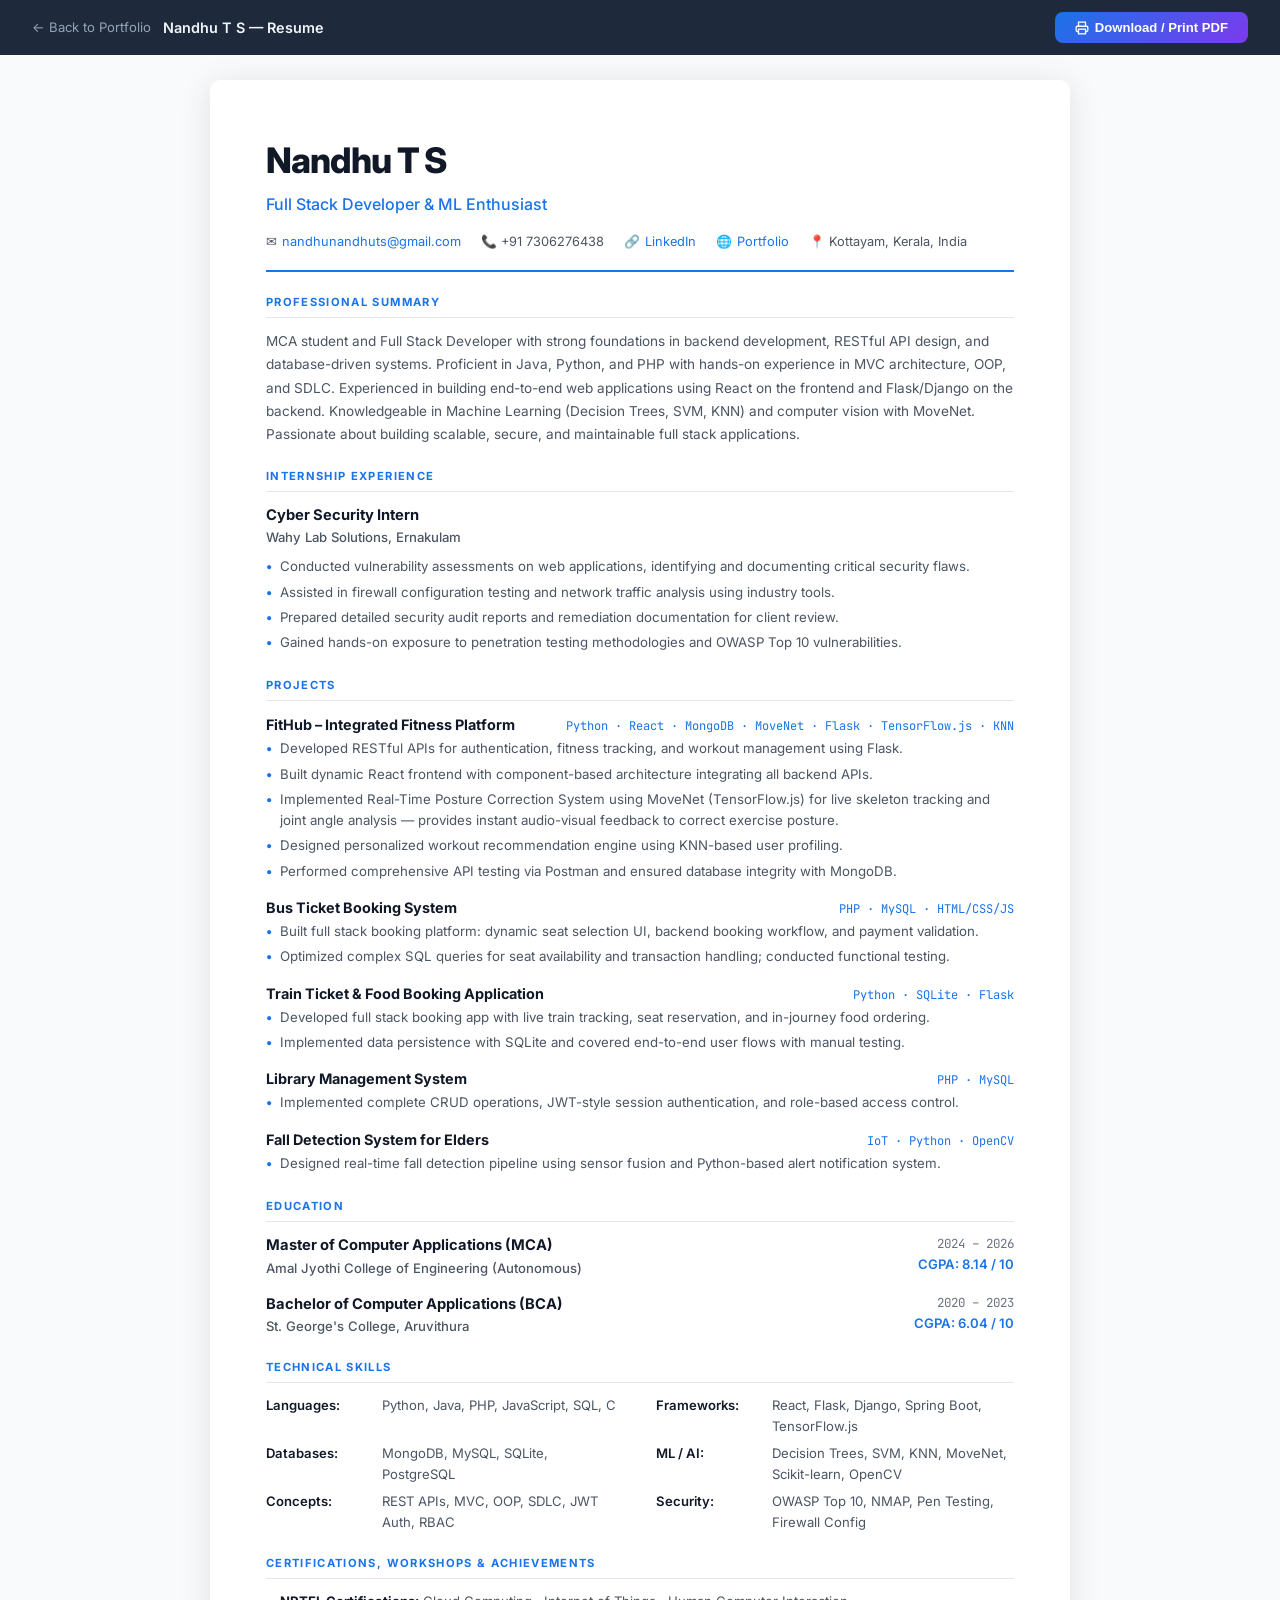
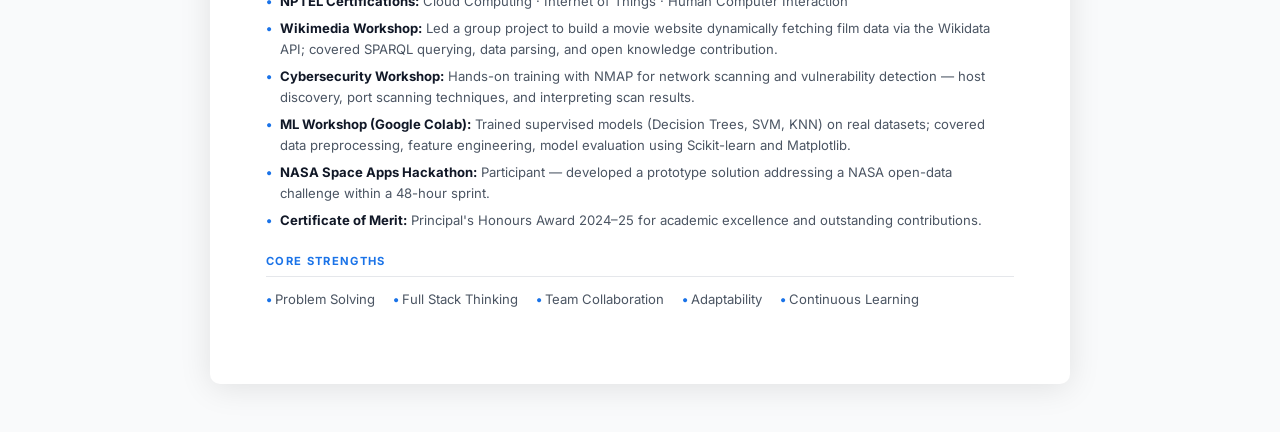
==== resume.html @ 7da18d3e "Add resume page and Download Resume button" ====
<!DOCTYPE html>
<html lang="en">
<head>
  <meta charset="UTF-8" />
  <meta name="viewport" content="width=device-width, initial-scale=1.0" />
  <title>Resume — Nandhu T S</title>
  <link rel="preconnect" href="https://fonts.googleapis.com" />
  <link href="https://fonts.googleapis.com/css2?family=Inter:wght@300;400;500;600;700;800&family=JetBrains+Mono:wght@400;500&display=swap" rel="stylesheet" />
  <style>
    *, *::before, *::after { box-sizing: border-box; margin: 0; padding: 0; }

    :root {
      --primary:  #1a73e8;
      --dark:     #111827;
      --muted:    #4b5563;
      --light:    #6b7280;
      --border:   #e5e7eb;
      --accent:   #1a73e8;
      --bg:       #f9fafb;
    }

    body {
      font-family: 'Inter', sans-serif;
      background: var(--bg);
      color: var(--dark);
      font-size: 14px;
      line-height: 1.6;
    }

    /* ---- Toolbar (hidden on print) ---- */
    .toolbar {
      position: fixed;
      top: 0; left: 0; right: 0;
      background: #1e293b;
      padding: 12px 32px;
      display: flex;
      align-items: center;
      justify-content: space-between;
      z-index: 100;
      gap: 16px;
    }

    .toolbar-left {
      display: flex;
      align-items: center;
      gap: 12px;
    }

    .toolbar a.back {
      color: #94a3b8;
      text-decoration: none;
      font-size: 0.82rem;
      display: flex;
      align-items: center;
      gap: 6px;
      transition: color 0.2s;
    }

    .toolbar a.back:hover { color: #fff; }

    .toolbar-title {
      color: #f1f5f9;
      font-size: 0.9rem;
      font-weight: 600;
    }

    .toolbar-actions { display: flex; gap: 10px; }

    .btn-print {
      background: linear-gradient(135deg, #1a73e8, #7c3aed);
      color: #fff;
      border: none;
      border-radius: 8px;
      padding: 8px 20px;
      font-size: 0.82rem;
      font-weight: 600;
      cursor: pointer;
      display: flex;
      align-items: center;
      gap: 6px;
      transition: opacity 0.2s, transform 0.2s;
    }

    .btn-print:hover { opacity: 0.88; transform: translateY(-1px); }

    /* ---- Resume Paper ---- */
    .page-wrap {
      padding: 80px 0 48px;
      display: flex;
      justify-content: center;
    }

    .resume {
      background: #fff;
      width: 860px;
      max-width: 100%;
      padding: 52px 56px;
      box-shadow: 0 4px 32px rgba(0,0,0,0.1);
      border-radius: 10px;
    }

    /* ---- Header ---- */
    .r-header {
      border-bottom: 2px solid var(--primary);
      padding-bottom: 18px;
      margin-bottom: 22px;
    }

    .r-name {
      font-size: 2.2rem;
      font-weight: 800;
      letter-spacing: -0.03em;
      color: var(--dark);
      font-family: 'Inter', sans-serif;
    }

    .r-title {
      font-size: 1rem;
      font-weight: 500;
      color: var(--primary);
      margin: 4px 0 14px;
    }

    .r-contacts {
      display: flex;
      flex-wrap: wrap;
      gap: 6px 20px;
      font-size: 0.8rem;
      color: var(--muted);
    }

    .r-contacts span {
      display: flex;
      align-items: center;
      gap: 5px;
    }

    .r-contacts a { color: var(--primary); text-decoration: none; }

    /* ---- Section ---- */
    .r-section { margin-bottom: 22px; }

    .r-section-title {
      font-size: 0.7rem;
      font-weight: 700;
      text-transform: uppercase;
      letter-spacing: 0.12em;
      color: var(--primary);
      border-bottom: 1px solid var(--border);
      padding-bottom: 5px;
      margin-bottom: 12px;
    }

    .r-summary {
      font-size: 0.85rem;
      color: var(--muted);
      line-height: 1.7;
    }

    /* ---- Experience / Sub-items ---- */
    .r-item { margin-bottom: 14px; }

    .r-item-header {
      display: flex;
      justify-content: space-between;
      align-items: flex-start;
      flex-wrap: wrap;
      gap: 4px;
      margin-bottom: 6px;
    }

    .r-item-title {
      font-size: 0.92rem;
      font-weight: 700;
      color: var(--dark);
    }

    .r-item-org {
      font-size: 0.82rem;
      color: var(--muted);
      font-weight: 500;
    }

    .r-item-date {
      font-size: 0.78rem;
      color: var(--light);
      font-family: 'JetBrains Mono', monospace;
      white-space: nowrap;
    }

    .r-item-cgpa {
      font-size: 0.82rem;
      color: var(--primary);
      font-weight: 600;
    }

    .r-bullets { list-style: none; padding: 0; }
    .r-bullets li {
      font-size: 0.83rem;
      color: var(--muted);
      padding: 2px 0 2px 14px;
      position: relative;
      line-height: 1.6;
    }
    .r-bullets li::before {
      content: '•';
      position: absolute;
      left: 0;
      color: var(--primary);
      font-weight: 700;
    }

    /* ---- Projects ---- */
    .r-project { margin-bottom: 12px; }

    .r-project-header {
      display: flex;
      justify-content: space-between;
      align-items: baseline;
      flex-wrap: wrap;
      gap: 4px;
    }

    .r-project-name {
      font-size: 0.9rem;
      font-weight: 700;
      color: var(--dark);
    }

    .r-project-tech {
      font-size: 0.75rem;
      color: var(--primary);
      font-family: 'JetBrains Mono', monospace;
    }

    /* ---- Skills ---- */
    .r-skills-grid {
      display: grid;
      grid-template-columns: repeat(2, 1fr);
      gap: 6px 32px;
    }

    .r-skill-row {
      display: flex;
      gap: 6px;
      font-size: 0.82rem;
      line-height: 1.6;
    }

    .r-skill-label {
      font-weight: 600;
      color: var(--dark);
      min-width: 110px;
      flex-shrink: 0;
    }

    .r-skill-val { color: var(--muted); }

    /* ---- Certs ---- */
    .r-cert { font-size: 0.82rem; color: var(--muted); margin-bottom: 6px; line-height: 1.6; padding-left: 14px; position: relative; }
    .r-cert::before { content: '•'; position: absolute; left: 0; color: var(--primary); font-weight: 700; }
    .r-cert strong { color: var(--dark); }

    /* ---- Strengths ---- */
    .r-strengths {
      display: flex;
      flex-wrap: wrap;
      gap: 6px 18px;
      font-size: 0.82rem;
      color: var(--muted);
    }

    .r-strengths span::before { content: '• '; color: var(--primary); font-weight: 700; }

    /* ======= PRINT STYLES ======= */
    @media print {
      .toolbar { display: none !important; }
      .page-wrap { padding: 0; }
      body { background: #fff; }
      .resume {
        box-shadow: none;
        border-radius: 0;
        padding: 36px 44px;
        width: 100%;
        font-size: 12.5px;
      }
      @page { margin: 10mm 14mm; size: A4; }
    }
  </style>
</head>
<body>

  <!-- Toolbar -->
  <div class="toolbar">
    <div class="toolbar-left">
      <a class="back" href="index.html">
        ← Back to Portfolio
      </a>
      <span class="toolbar-title">Nandhu T S — Resume</span>
    </div>
    <div class="toolbar-actions">
      <button class="btn-print" onclick="window.print()">
        <svg width="14" height="14" viewBox="0 0 24 24" fill="none" stroke="currentColor" stroke-width="2.2"><polyline points="6 9 6 2 18 2 18 9"/><path d="M6 18H4a2 2 0 01-2-2v-5a2 2 0 012-2h16a2 2 0 012 2v5a2 2 0 01-2 2h-2"/><rect x="6" y="14" width="12" height="8"/></svg>
        Download / Print PDF
      </button>
    </div>
  </div>

  <!-- Resume Paper -->
  <div class="page-wrap">
    <div class="resume">

      <!-- Header -->
      <div class="r-header">
        <div class="r-name">Nandhu T S</div>
        <div class="r-title">Full Stack Developer &amp; ML Enthusiast</div>
        <div class="r-contacts">
          <span>✉ <a href="mailto:nandhunandhuts@gmail.com">nandhunandhuts@gmail.com</a></span>
          <span>📞 +91 7306276438</span>
          <span>🔗 <a href="https://www.linkedin.com/in/nandhu-t-s" target="_blank">LinkedIn</a></span>
          <span>🌐 <a href="https://nandhuts2002.github.io/portfolio/" target="_blank">Portfolio</a></span>
          <span>📍 Kottayam, Kerala, India</span>
        </div>
      </div>

      <!-- Professional Summary -->
      <div class="r-section">
        <div class="r-section-title">Professional Summary</div>
        <p class="r-summary">
          MCA student and Full Stack Developer with strong foundations in backend development, RESTful API design, and database-driven systems.
          Proficient in Java, Python, and PHP with hands-on experience in MVC architecture, OOP, and SDLC. Experienced in building end-to-end
          web applications using React on the frontend and Flask/Django on the backend. Knowledgeable in Machine Learning (Decision Trees, SVM,
          KNN) and computer vision with MoveNet. Passionate about building scalable, secure, and maintainable full stack applications.
        </p>
      </div>

      <!-- Internship -->
      <div class="r-section">
        <div class="r-section-title">Internship Experience</div>
        <div class="r-item">
          <div class="r-item-header">
            <div>
              <div class="r-item-title">Cyber Security Intern</div>
              <div class="r-item-org">Wahy Lab Solutions, Ernakulam</div>
            </div>
          </div>
          <ul class="r-bullets">
            <li>Conducted vulnerability assessments on web applications, identifying and documenting critical security flaws.</li>
            <li>Assisted in firewall configuration testing and network traffic analysis using industry tools.</li>
            <li>Prepared detailed security audit reports and remediation documentation for client review.</li>
            <li>Gained hands-on exposure to penetration testing methodologies and OWASP Top 10 vulnerabilities.</li>
          </ul>
        </div>
      </div>

      <!-- Projects -->
      <div class="r-section">
        <div class="r-section-title">Projects</div>

        <div class="r-project">
          <div class="r-project-header">
            <span class="r-project-name">FitHub – Integrated Fitness Platform</span>
            <span class="r-project-tech">Python · React · MongoDB · MoveNet · Flask · TensorFlow.js · KNN</span>
          </div>
          <ul class="r-bullets">
            <li>Developed RESTful APIs for authentication, fitness tracking, and workout management using Flask.</li>
            <li>Built dynamic React frontend with component-based architecture integrating all backend APIs.</li>
            <li>Implemented Real-Time Posture Correction System using MoveNet (TensorFlow.js) for live skeleton tracking and joint angle analysis — provides instant audio-visual feedback to correct exercise posture.</li>
            <li>Designed personalized workout recommendation engine using KNN-based user profiling.</li>
            <li>Performed comprehensive API testing via Postman and ensured database integrity with MongoDB.</li>
          </ul>
        </div>

        <div class="r-project">
          <div class="r-project-header">
            <span class="r-project-name">Bus Ticket Booking System</span>
            <span class="r-project-tech">PHP · MySQL · HTML/CSS/JS</span>
          </div>
          <ul class="r-bullets">
            <li>Built full stack booking platform: dynamic seat selection UI, backend booking workflow, and payment validation.</li>
            <li>Optimized complex SQL queries for seat availability and transaction handling; conducted functional testing.</li>
          </ul>
        </div>

        <div class="r-project">
          <div class="r-project-header">
            <span class="r-project-name">Train Ticket &amp; Food Booking Application</span>
            <span class="r-project-tech">Python · SQLite · Flask</span>
          </div>
          <ul class="r-bullets">
            <li>Developed full stack booking app with live train tracking, seat reservation, and in-journey food ordering.</li>
            <li>Implemented data persistence with SQLite and covered end-to-end user flows with manual testing.</li>
          </ul>
        </div>

        <div class="r-project">
          <div class="r-project-header">
            <span class="r-project-name">Library Management System</span>
            <span class="r-project-tech">PHP · MySQL</span>
          </div>
          <ul class="r-bullets">
            <li>Implemented complete CRUD operations, JWT-style session authentication, and role-based access control.</li>
          </ul>
        </div>

        <div class="r-project">
          <div class="r-project-header">
            <span class="r-project-name">Fall Detection System for Elders</span>
            <span class="r-project-tech">IoT · Python · OpenCV</span>
          </div>
          <ul class="r-bullets">
            <li>Designed real-time fall detection pipeline using sensor fusion and Python-based alert notification system.</li>
          </ul>
        </div>
      </div>

      <!-- Education -->
      <div class="r-section">
        <div class="r-section-title">Education</div>
        <div class="r-item">
          <div class="r-item-header">
            <div>
              <div class="r-item-title">Master of Computer Applications (MCA)</div>
              <div class="r-item-org">Amal Jyothi College of Engineering (Autonomous)</div>
            </div>
            <div style="text-align:right">
              <div class="r-item-date">2024 – 2026</div>
              <div class="r-item-cgpa">CGPA: 8.14 / 10</div>
            </div>
          </div>
        </div>
        <div class="r-item">
          <div class="r-item-header">
            <div>
              <div class="r-item-title">Bachelor of Computer Applications (BCA)</div>
              <div class="r-item-org">St. George's College, Aruvithura</div>
            </div>
            <div style="text-align:right">
              <div class="r-item-date">2020 – 2023</div>
              <div class="r-item-cgpa">CGPA: 6.04 / 10</div>
            </div>
          </div>
        </div>
      </div>

      <!-- Technical Skills -->
      <div class="r-section">
        <div class="r-section-title">Technical Skills</div>
        <div class="r-skills-grid">
          <div class="r-skill-row"><span class="r-skill-label">Languages:</span><span class="r-skill-val">Python, Java, PHP, JavaScript, SQL, C</span></div>
          <div class="r-skill-row"><span class="r-skill-label">Frameworks:</span><span class="r-skill-val">React, Flask, Django, Spring Boot, TensorFlow.js</span></div>
          <div class="r-skill-row"><span class="r-skill-label">Databases:</span><span class="r-skill-val">MongoDB, MySQL, SQLite, PostgreSQL</span></div>
          <div class="r-skill-row"><span class="r-skill-label">ML / AI:</span><span class="r-skill-val">Decision Trees, SVM, KNN, MoveNet, Scikit-learn, OpenCV</span></div>
          <div class="r-skill-row"><span class="r-skill-label">Concepts:</span><span class="r-skill-val">REST APIs, MVC, OOP, SDLC, JWT Auth, RBAC</span></div>
          <div class="r-skill-row"><span class="r-skill-label">Security:</span><span class="r-skill-val">OWASP Top 10, NMAP, Pen Testing, Firewall Config</span></div>
        </div>
      </div>

      <!-- Certifications -->
      <div class="r-section">
        <div class="r-section-title">Certifications, Workshops &amp; Achievements</div>
        <div class="r-cert"><strong>NPTEL Certifications:</strong> Cloud Computing · Internet of Things · Human Computer Interaction</div>
        <div class="r-cert"><strong>Wikimedia Workshop:</strong> Led a group project to build a movie website dynamically fetching film data via the Wikidata API; covered SPARQL querying, data parsing, and open knowledge contribution.</div>
        <div class="r-cert"><strong>Cybersecurity Workshop:</strong> Hands-on training with NMAP for network scanning and vulnerability detection — host discovery, port scanning techniques, and interpreting scan results.</div>
        <div class="r-cert"><strong>ML Workshop (Google Colab):</strong> Trained supervised models (Decision Trees, SVM, KNN) on real datasets; covered data preprocessing, feature engineering, model evaluation using Scikit-learn and Matplotlib.</div>
        <div class="r-cert"><strong>NASA Space Apps Hackathon:</strong> Participant — developed a prototype solution addressing a NASA open-data challenge within a 48-hour sprint.</div>
        <div class="r-cert"><strong>Certificate of Merit:</strong> Principal's Honours Award 2024–25 for academic excellence and outstanding contributions.</div>
      </div>

      <!-- Strengths -->
      <div class="r-section">
        <div class="r-section-title">Core Strengths</div>
        <div class="r-strengths">
          <span>Problem Solving</span>
          <span>Full Stack Thinking</span>
          <span>Team Collaboration</span>
          <span>Adaptability</span>
          <span>Continuous Learning</span>
        </div>
      </div>

    </div><!-- /resume -->
  </div><!-- /page-wrap -->

</body>
</html>
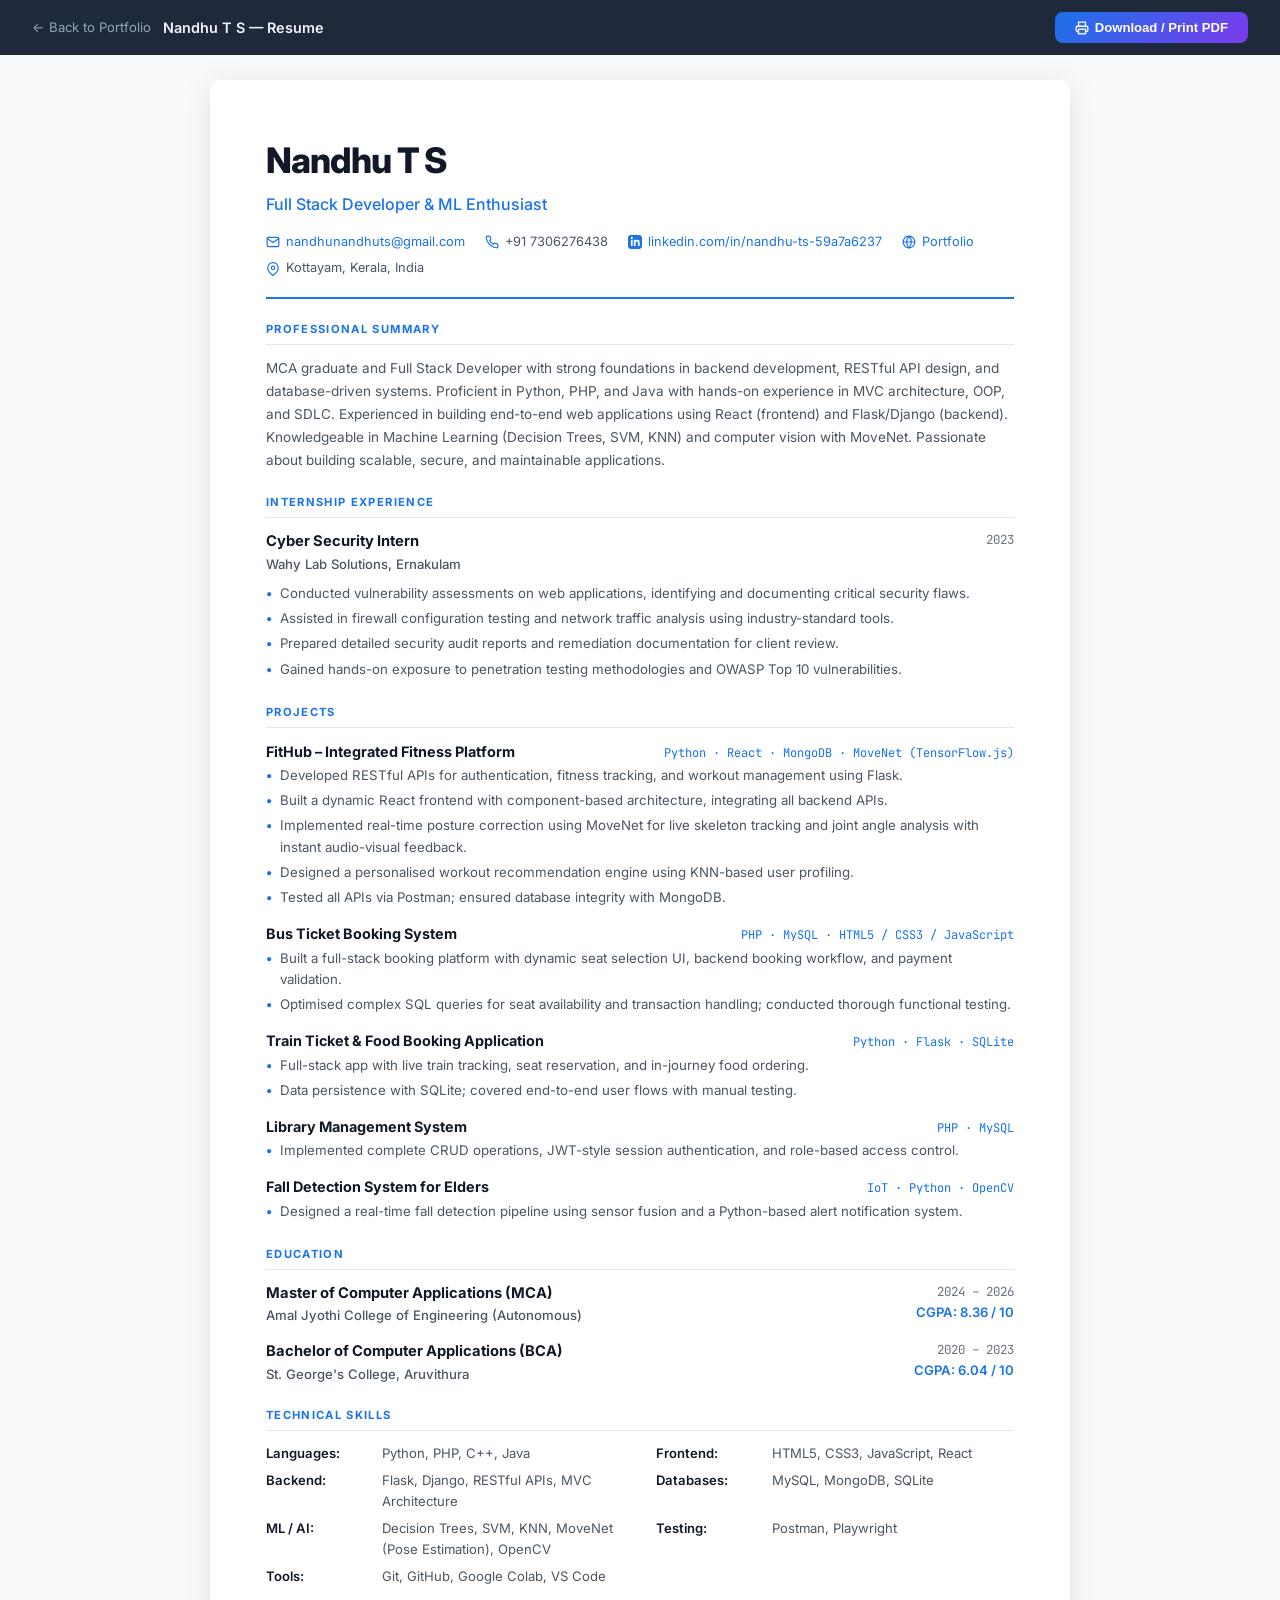
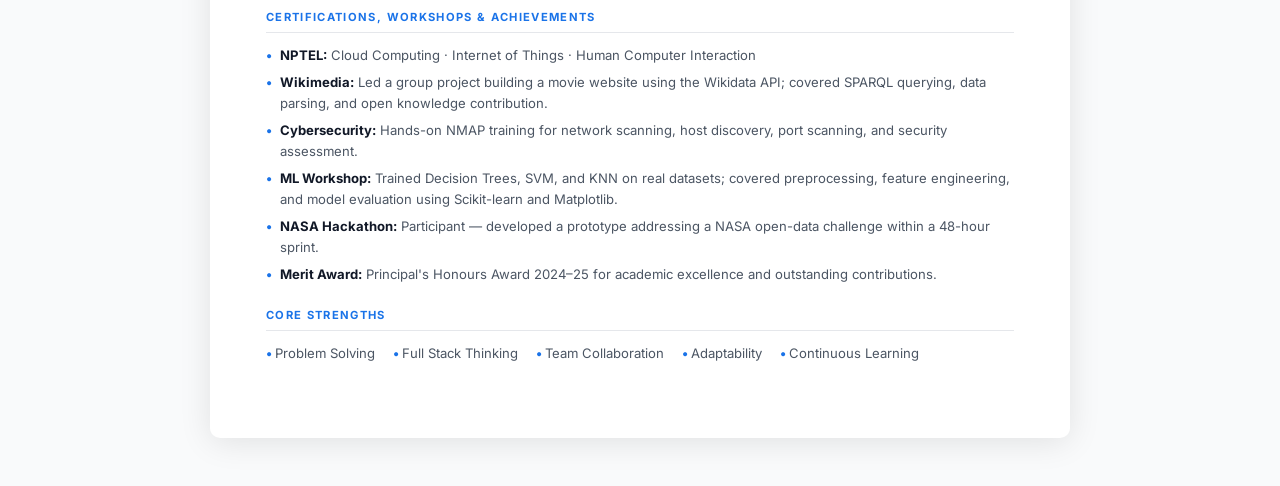
==== commit a86e614f: "Update portfolio: remove emojis, add SVGs, fix LinkedIn and CGPA" ====
--- a/resume.html
+++ b/resume.html
@@ -132,7 +132,14 @@
     .r-contacts span {
       display: flex;
       align-items: center;
-      gap: 5px;
+      gap: 6px;
+    }
+
+    .r-contacts span svg {
+      width: 14px;
+      height: 14px;
+      color: var(--primary);
+      flex-shrink: 0;
     }
 
     .r-contacts a { color: var(--primary); text-decoration: none; }
@@ -315,11 +322,26 @@
         <div class="r-name">Nandhu T S</div>
         <div class="r-title">Full Stack Developer &amp; ML Enthusiast</div>
         <div class="r-contacts">
-          <span>✉ <a href="mailto:nandhunandhuts@gmail.com">nandhunandhuts@gmail.com</a></span>
-          <span>📞 +91 7306276438</span>
-          <span>🔗 <a href="https://www.linkedin.com/in/nandhu-t-s" target="_blank">LinkedIn</a></span>
-          <span>🌐 <a href="https://nandhuts2002.github.io/portfolio/" target="_blank">Portfolio</a></span>
-          <span>📍 Kottayam, Kerala, India</span>
+          <span>
+            <svg viewBox="0 0 24 24" fill="none" stroke="currentColor" stroke-width="2" stroke-linecap="round" stroke-linejoin="round"><path d="M4 4h16c1.1 0 2 .9 2 2v12c0 1.1-.9 2-2 2H4c-1.1 0-2-.9-2-2V6c0-1.1.9-2 2-2z"></path><polyline points="22,6 12,13 2,6"></polyline></svg>
+            <a href="mailto:nandhunandhuts@gmail.com">nandhunandhuts@gmail.com</a>
+          </span>
+          <span>
+            <svg viewBox="0 0 24 24" fill="none" stroke="currentColor" stroke-width="2" stroke-linecap="round" stroke-linejoin="round"><path d="M22 16.92v3a2 2 0 0 1-2.18 2 19.79 19.79 0 0 1-8.63-3.07 19.5 19.5 0 0 1-6-6 19.79 19.79 0 0 1-3.07-8.67A2 2 0 0 1 4.11 2h3a2 2 0 0 1 2 1.72 12.84 12.84 0 0 0 .7 2.81 2 2 0 0 1-.45 2.11L8.09 9.91a16 16 0 0 0 6 6l1.27-1.27a2 2 0 0 1 2.11-.45 12.84 12.84 0 0 0 2.81.7A2 2 0 0 1 22 16.92z"></path></svg>
+            +91 7306276438
+          </span>
+          <span>
+            <svg viewBox="0 0 24 24" fill="currentColor"><path d="M19 0h-14c-2.761 0-5 2.239-5 5v14c0 2.761 2.239 5 5 5h14c2.762 0 5-2.239 5-5v-14c0-2.761-2.238-5-5-5zm-11 19h-3v-11h3v11zm-1.5-12.268c-.966 0-1.75-.79-1.75-1.764s.784-1.764 1.75-1.764 1.75.79 1.75 1.764-.783 1.764-1.75 1.764zm13.5 12.268h-3v-5.604c0-3.368-4-3.113-4 0v5.604h-3v-11h3v1.765c1.396-2.586 7-2.777 7 2.476v6.759z"/></svg>
+            <a href="https://www.linkedin.com/in/nandhu-ts-59a7a6237" target="_blank">linkedin.com/in/nandhu-ts-59a7a6237</a>
+          </span>
+          <span>
+            <svg viewBox="0 0 24 24" fill="none" stroke="currentColor" stroke-width="2" stroke-linecap="round" stroke-linejoin="round"><circle cx="12" cy="12" r="10"></circle><line x1="2" y1="12" x2="22" y2="12"></line><path d="M12 2a15.3 15.3 0 0 1 4 10 15.3 15.3 0 0 1-4 10 15.3 15.3 0 0 1-4-10 15.3 15.3 0 0 1 4-10z"></path></svg>
+            <a href="https://nandhuts2002.github.io/portfolio/" target="_blank">Portfolio</a>
+          </span>
+          <span>
+            <svg viewBox="0 0 24 24" fill="none" stroke="currentColor" stroke-width="2" stroke-linecap="round" stroke-linejoin="round"><path d="M21 10c0 7-9 13-9 13s-9-6-9-13a9 9 0 0 1 18 0z"></path><circle cx="12" cy="10" r="3"></circle></svg>
+            Kottayam, Kerala, India
+          </span>
         </div>
       </div>
 
@@ -327,10 +349,7 @@
       <div class="r-section">
         <div class="r-section-title">Professional Summary</div>
         <p class="r-summary">
-          MCA student and Full Stack Developer with strong foundations in backend development, RESTful API design, and database-driven systems.
-          Proficient in Java, Python, and PHP with hands-on experience in MVC architecture, OOP, and SDLC. Experienced in building end-to-end
-          web applications using React on the frontend and Flask/Django on the backend. Knowledgeable in Machine Learning (Decision Trees, SVM,
-          KNN) and computer vision with MoveNet. Passionate about building scalable, secure, and maintainable full stack applications.
+          MCA graduate and Full Stack Developer with strong foundations in backend development, RESTful API design, and database-driven systems. Proficient in Python, PHP, and Java with hands-on experience in MVC architecture, OOP, and SDLC. Experienced in building end-to-end web applications using React (frontend) and Flask/Django (backend). Knowledgeable in Machine Learning (Decision Trees, SVM, KNN) and computer vision with MoveNet. Passionate about building scalable, secure, and maintainable applications.
         </p>
       </div>
 
@@ -343,10 +362,13 @@
               <div class="r-item-title">Cyber Security Intern</div>
               <div class="r-item-org">Wahy Lab Solutions, Ernakulam</div>
             </div>
+            <div style="text-align:right">
+              <div class="r-item-date">2023</div>
+            </div>
           </div>
           <ul class="r-bullets">
             <li>Conducted vulnerability assessments on web applications, identifying and documenting critical security flaws.</li>
-            <li>Assisted in firewall configuration testing and network traffic analysis using industry tools.</li>
+            <li>Assisted in firewall configuration testing and network traffic analysis using industry-standard tools.</li>
             <li>Prepared detailed security audit reports and remediation documentation for client review.</li>
             <li>Gained hands-on exposure to penetration testing methodologies and OWASP Top 10 vulnerabilities.</li>
           </ul>
@@ -360,36 +382,36 @@
         <div class="r-project">
           <div class="r-project-header">
             <span class="r-project-name">FitHub – Integrated Fitness Platform</span>
-            <span class="r-project-tech">Python · React · MongoDB · MoveNet · Flask · TensorFlow.js · KNN</span>
+            <span class="r-project-tech">Python · React · MongoDB · MoveNet (TensorFlow.js)</span>
           </div>
           <ul class="r-bullets">
             <li>Developed RESTful APIs for authentication, fitness tracking, and workout management using Flask.</li>
-            <li>Built dynamic React frontend with component-based architecture integrating all backend APIs.</li>
-            <li>Implemented Real-Time Posture Correction System using MoveNet (TensorFlow.js) for live skeleton tracking and joint angle analysis — provides instant audio-visual feedback to correct exercise posture.</li>
-            <li>Designed personalized workout recommendation engine using KNN-based user profiling.</li>
-            <li>Performed comprehensive API testing via Postman and ensured database integrity with MongoDB.</li>
+            <li>Built a dynamic React frontend with component-based architecture, integrating all backend APIs.</li>
+            <li>Implemented real-time posture correction using MoveNet for live skeleton tracking and joint angle analysis with instant audio-visual feedback.</li>
+            <li>Designed a personalised workout recommendation engine using KNN-based user profiling.</li>
+            <li>Tested all APIs via Postman; ensured database integrity with MongoDB.</li>
           </ul>
         </div>
 
         <div class="r-project">
           <div class="r-project-header">
             <span class="r-project-name">Bus Ticket Booking System</span>
-            <span class="r-project-tech">PHP · MySQL · HTML/CSS/JS</span>
+            <span class="r-project-tech">PHP · MySQL · HTML5 / CSS3 / JavaScript</span>
           </div>
           <ul class="r-bullets">
-            <li>Built full stack booking platform: dynamic seat selection UI, backend booking workflow, and payment validation.</li>
-            <li>Optimized complex SQL queries for seat availability and transaction handling; conducted functional testing.</li>
+            <li>Built a full-stack booking platform with dynamic seat selection UI, backend booking workflow, and payment validation.</li>
+            <li>Optimised complex SQL queries for seat availability and transaction handling; conducted thorough functional testing.</li>
           </ul>
         </div>
 
         <div class="r-project">
           <div class="r-project-header">
             <span class="r-project-name">Train Ticket &amp; Food Booking Application</span>
-            <span class="r-project-tech">Python · SQLite · Flask</span>
+            <span class="r-project-tech">Python · Flask · SQLite</span>
           </div>
           <ul class="r-bullets">
-            <li>Developed full stack booking app with live train tracking, seat reservation, and in-journey food ordering.</li>
-            <li>Implemented data persistence with SQLite and covered end-to-end user flows with manual testing.</li>
+            <li>Full-stack app with live train tracking, seat reservation, and in-journey food ordering.</li>
+            <li>Data persistence with SQLite; covered end-to-end user flows with manual testing.</li>
           </ul>
         </div>
 
@@ -409,7 +431,7 @@
             <span class="r-project-tech">IoT · Python · OpenCV</span>
           </div>
           <ul class="r-bullets">
-            <li>Designed real-time fall detection pipeline using sensor fusion and Python-based alert notification system.</li>
+            <li>Designed a real-time fall detection pipeline using sensor fusion and a Python-based alert notification system.</li>
           </ul>
         </div>
       </div>
@@ -425,7 +447,7 @@
             </div>
             <div style="text-align:right">
               <div class="r-item-date">2024 – 2026</div>
-              <div class="r-item-cgpa">CGPA: 8.14 / 10</div>
+              <div class="r-item-cgpa">CGPA: 8.36 / 10</div>
             </div>
           </div>
         </div>
@@ -447,24 +469,25 @@
       <div class="r-section">
         <div class="r-section-title">Technical Skills</div>
         <div class="r-skills-grid">
-          <div class="r-skill-row"><span class="r-skill-label">Languages:</span><span class="r-skill-val">Python, Java, PHP, JavaScript, SQL, C</span></div>
-          <div class="r-skill-row"><span class="r-skill-label">Frameworks:</span><span class="r-skill-val">React, Flask, Django, Spring Boot, TensorFlow.js</span></div>
-          <div class="r-skill-row"><span class="r-skill-label">Databases:</span><span class="r-skill-val">MongoDB, MySQL, SQLite, PostgreSQL</span></div>
-          <div class="r-skill-row"><span class="r-skill-label">ML / AI:</span><span class="r-skill-val">Decision Trees, SVM, KNN, MoveNet, Scikit-learn, OpenCV</span></div>
-          <div class="r-skill-row"><span class="r-skill-label">Concepts:</span><span class="r-skill-val">REST APIs, MVC, OOP, SDLC, JWT Auth, RBAC</span></div>
-          <div class="r-skill-row"><span class="r-skill-label">Security:</span><span class="r-skill-val">OWASP Top 10, NMAP, Pen Testing, Firewall Config</span></div>
+          <div class="r-skill-row"><span class="r-skill-label">Languages:</span><span class="r-skill-val">Python, PHP, C++, Java</span></div>
+          <div class="r-skill-row"><span class="r-skill-label">Frontend:</span><span class="r-skill-val">HTML5, CSS3, JavaScript, React</span></div>
+          <div class="r-skill-row"><span class="r-skill-label">Backend:</span><span class="r-skill-val">Flask, Django, RESTful APIs, MVC Architecture</span></div>
+          <div class="r-skill-row"><span class="r-skill-label">Databases:</span><span class="r-skill-val">MySQL, MongoDB, SQLite</span></div>
+          <div class="r-skill-row"><span class="r-skill-label">ML / AI:</span><span class="r-skill-val">Decision Trees, SVM, KNN, MoveNet (Pose Estimation), OpenCV</span></div>
+          <div class="r-skill-row"><span class="r-skill-label">Testing:</span><span class="r-skill-val">Postman, Playwright</span></div>
+          <div class="r-skill-row"><span class="r-skill-label">Tools:</span><span class="r-skill-val">Git, GitHub, Google Colab, VS Code</span></div>
         </div>
       </div>
 
       <!-- Certifications -->
       <div class="r-section">
         <div class="r-section-title">Certifications, Workshops &amp; Achievements</div>
-        <div class="r-cert"><strong>NPTEL Certifications:</strong> Cloud Computing · Internet of Things · Human Computer Interaction</div>
-        <div class="r-cert"><strong>Wikimedia Workshop:</strong> Led a group project to build a movie website dynamically fetching film data via the Wikidata API; covered SPARQL querying, data parsing, and open knowledge contribution.</div>
-        <div class="r-cert"><strong>Cybersecurity Workshop:</strong> Hands-on training with NMAP for network scanning and vulnerability detection — host discovery, port scanning techniques, and interpreting scan results.</div>
-        <div class="r-cert"><strong>ML Workshop (Google Colab):</strong> Trained supervised models (Decision Trees, SVM, KNN) on real datasets; covered data preprocessing, feature engineering, model evaluation using Scikit-learn and Matplotlib.</div>
-        <div class="r-cert"><strong>NASA Space Apps Hackathon:</strong> Participant — developed a prototype solution addressing a NASA open-data challenge within a 48-hour sprint.</div>
-        <div class="r-cert"><strong>Certificate of Merit:</strong> Principal's Honours Award 2024–25 for academic excellence and outstanding contributions.</div>
+        <div class="r-cert"><strong>NPTEL:</strong> Cloud Computing · Internet of Things · Human Computer Interaction</div>
+        <div class="r-cert"><strong>Wikimedia:</strong> Led a group project building a movie website using the Wikidata API; covered SPARQL querying, data parsing, and open knowledge contribution.</div>
+        <div class="r-cert"><strong>Cybersecurity:</strong> Hands-on NMAP training for network scanning, host discovery, port scanning, and security assessment.</div>
+        <div class="r-cert"><strong>ML Workshop:</strong> Trained Decision Trees, SVM, and KNN on real datasets; covered preprocessing, feature engineering, and model evaluation using Scikit-learn and Matplotlib.</div>
+        <div class="r-cert"><strong>NASA Hackathon:</strong> Participant — developed a prototype addressing a NASA open-data challenge within a 48-hour sprint.</div>
+        <div class="r-cert"><strong>Merit Award:</strong> Principal's Honours Award 2024–25 for academic excellence and outstanding contributions.</div>
       </div>
 
       <!-- Strengths -->
